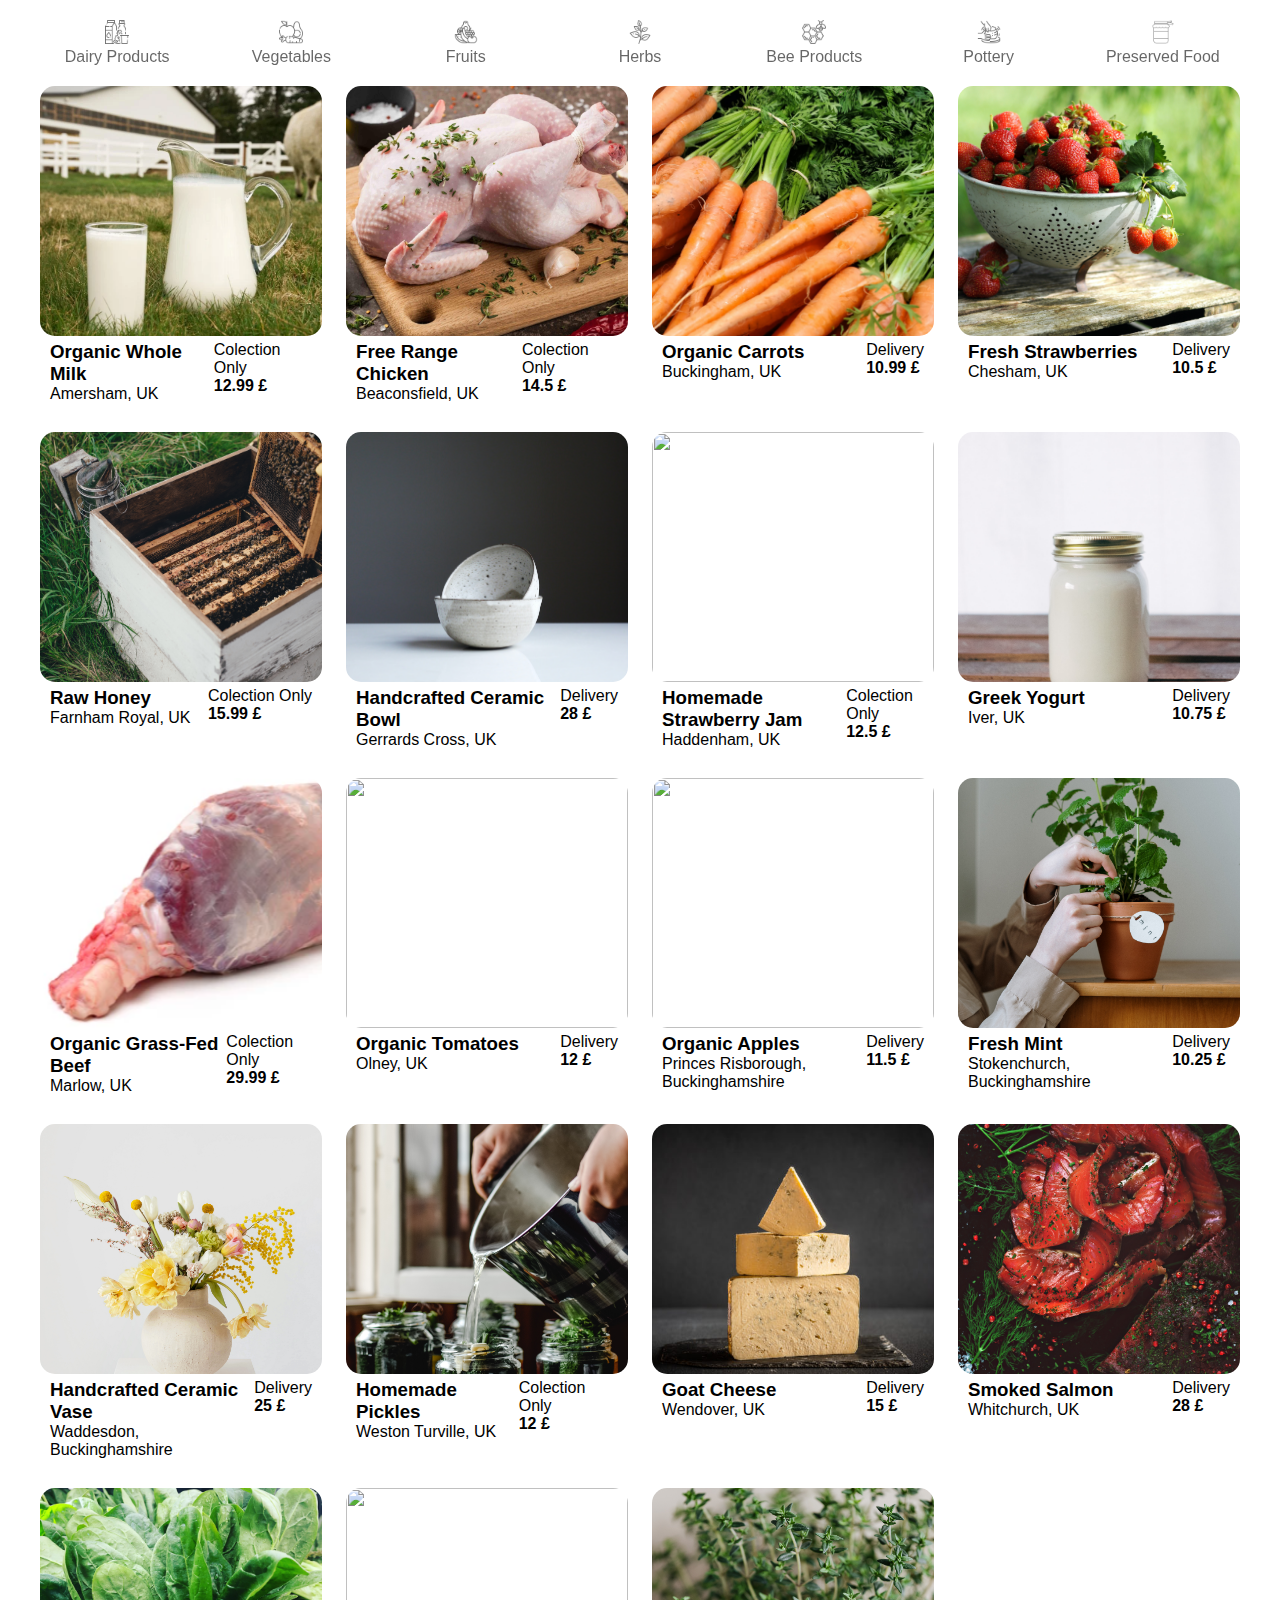
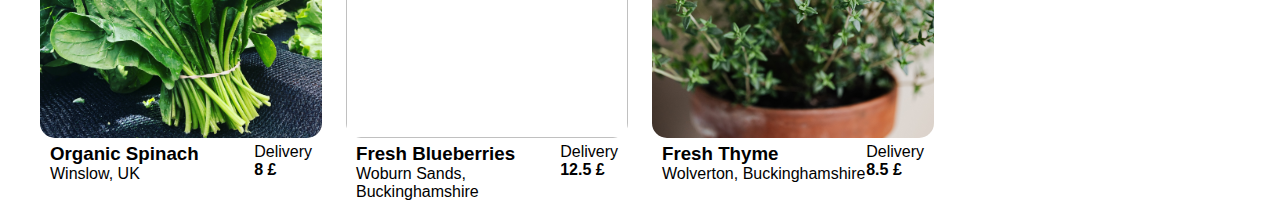
==== index.html @ 1a48800b "refurb" ====
<!DOCTYPE html>
<html lang="en">
<head>
    <meta charset="UTF-8">
    <meta http-equiv="X-UA-Compatible" content="IE=edge">
    <meta name="viewport" content="width=device-width, initial-scale=1.0">
    <title>Local Farmes</title>
    <link rel="stylesheet" href="beauty.css">
</head>
<body>
    <header></header>
    <section class="categories" id="categories">
        <!-- <div class="category" id="">
            <img src="" alt="">
            <p></p>
        </div> -->
    </section>
    <section class="products" id="products">
        <!-- <div class="product">
            <img src="" alt="">
            <div class="product-footer">
                <div class="name-location">
                    <h3>title</h3>
                    <p>location</p>
                </div>
                <div class="delivery-price">
                    <p id="deliveryNote">delivery</p>
                    <p class ="price">price</p>
                </div>
            </div>
        </div> -->
    </section>
    <script src="app.js" type="module"></script>
</body>
</html>
---- beauty.css ----
body{
    margin: 0;
    padding: 0 40px;
    background: #fff;
    font-family: Arial, Helvetica, sans-serif;
}
h3{
    margin: 0;
}
p{
    margin: 0;
    font-size: 16px;
}
.categories{
    text-align: center;
    display: grid;
    grid-template-columns: repeat(7,1fr);
    grid-gap: 20px;
    padding: 20px 0;
    overflow-x: auto;
    white-space: nowrap;

}
.category{
    filter: opacity(.6);
}
.category:focus,
.category:hover{
    filter: opacity(1);
}
.category img {
    width: 24px;
    aspect-ratio: 1/1;
    
}

.products{
    display: grid;
    grid-template-columns: 1fr 1fr 1fr 1fr;
    gap: 1.5rem;
}
.product{

}

.product-thumbnail{
    display: block;
    width: 100%;
    height: 250px;
    image-rendering:optimizeSpeed;
    object-fit: cover;
    border-radius: 15px;
}
.product-footer{
    display: flex;
    justify-content: space-between;
    padding: 5px 10px;
}
.price{
    font-weight: bold;
}
@media screen and (min-width: 1441px) {
    .products{
        grid-template-columns: 1fr 1fr 1fr 1fr 1fr;
    }
}
@media screen and (max-width: 1024px) {
    .products{
        grid-template-columns: 1fr 1fr 1fr;
    }
}
@media screen and (max-width: 764px) {
    body{
        padding: 0 24px;
    }
    .products{
        grid-template-columns: 1fr 1fr ;
    }
}
@media screen and (max-width: 426px) {
    .products{
        grid-template-columns: 1fr;
    }
}
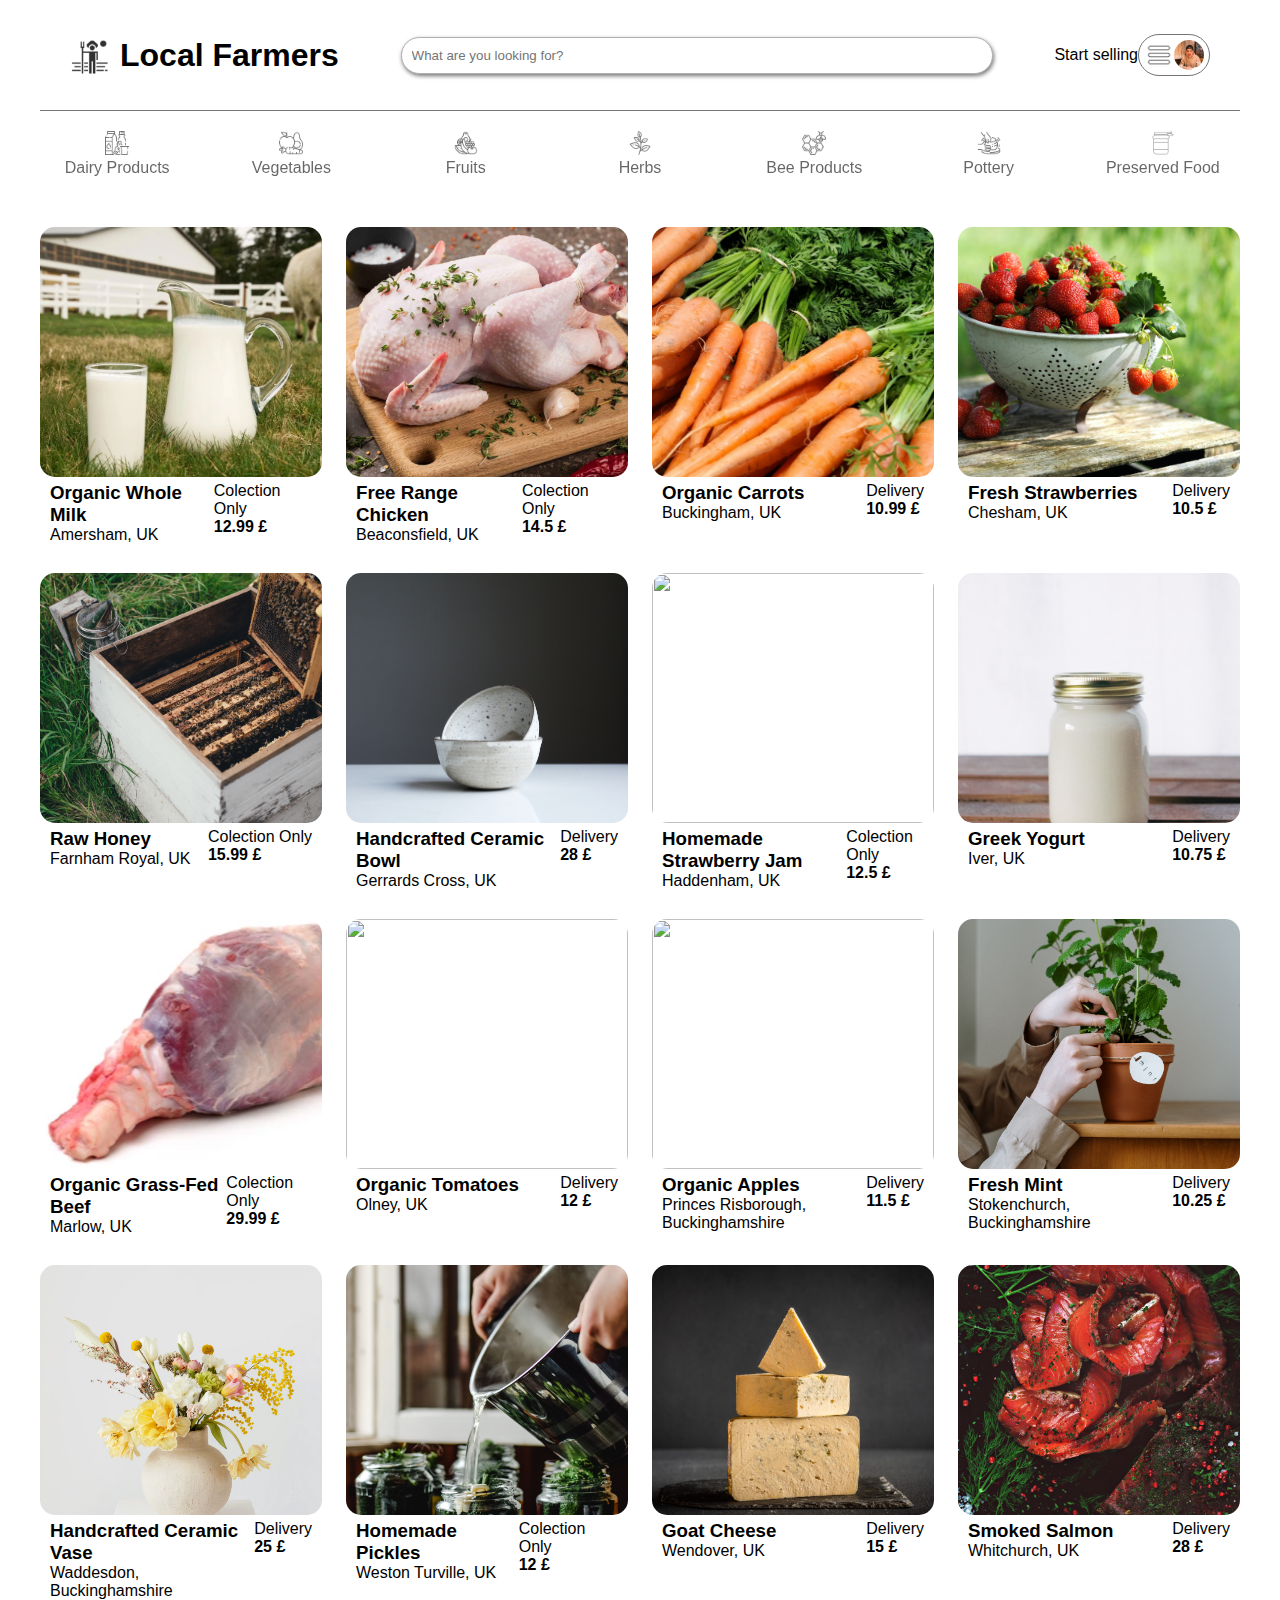
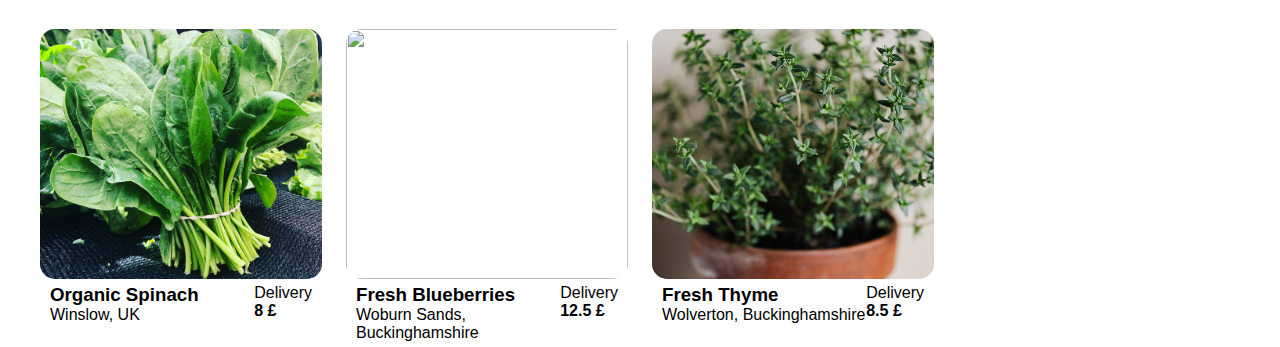
==== commit 1a12cb27: "building the skeleton of the header" ====
--- a/index.html
+++ b/index.html
@@ -8,7 +8,21 @@
     <link rel="stylesheet" href="beauty.css">
 </head>
 <body>
-    <header></header>
+    <header>
+            <div class="logo">
+                <img src="pictures/logo.png" alt="">
+                <h1 class="logo-text">Local Farmers</h1>
+            </div>
+            <input type="text" placeholder="What are you looking for?" class="search">
+            <div class="header-rights">
+                <p>Start selling</p>
+                <div class="menu">
+                    <img src="icons/menu-bar.png" alt="">
+                    <img src="pictures/IMG_1810.jpg" alt="">
+                </div>
+            </div>
+        
+    </header>
     <section class="categories" id="categories">
         <!-- <div class="category" id="">
             <img src="" alt="">
--- a/beauty.css
+++ b/beauty.css
@@ -3,6 +3,53 @@
     padding: 0 40px;
     background: #fff;
     font-family: Arial, Helvetica, sans-serif;
+}
+header{
+    display: flex;
+    justify-content: space-between;
+    align-items: center;
+    height: 50px;
+    padding: 30px;
+    border-bottom: 1px solid #757575;
+}
+header input{
+    width: 50%;
+    border: 1px solid #b2b1b1;
+    border-radius: 20px;
+    box-shadow: 1px 2px 4px #757575;
+    padding: 10px;
+    white-space: nowrap;
+
+}
+.logo {
+    display: flex;
+    justify-content: start;
+    align-items: center;
+}
+.logo img{
+    width: 40px;
+    filter: hue-rotate(240deg) saturate(0) contrast(2);
+    margin-right: 10px;
+    
+}
+.header-rights{
+    display: flex;
+    align-items: center;
+
+}
+.menu img {
+    width: 30px;
+    border-radius: 100%;
+    
+}
+.menu{
+    display: flex;
+    padding: 5px;
+    border: 1px solid #757575;
+    border-radius: 30px;
+    align-items: center;
+
+
 }
 h3{
     margin: 0;
@@ -38,9 +85,7 @@
     display: grid;
     grid-template-columns: 1fr 1fr 1fr 1fr;
     gap: 1.5rem;
-}
-.product{
-
+    margin-top: 30px;
 }
 
 .product-thumbnail{
@@ -65,8 +110,14 @@
     }
 }
 @media screen and (max-width: 1024px) {
+    header{
+        justify-content: center;
+    }
     .products{
         grid-template-columns: 1fr 1fr 1fr;
+    }
+    .logo-text {
+        display: none;
     }
 }
 @media screen and (max-width: 764px) {
@@ -76,9 +127,21 @@
     .products{
         grid-template-columns: 1fr 1fr ;
     }
+    .logo{
+        display: none;
+    }
+    .header-rights{
+        display: none;
+    }
 }
 @media screen and (max-width: 426px) {
     .products{
         grid-template-columns: 1fr;
     }
+    .logo{
+        display: none;
+    }
+    .header-rights{
+        display: none;
+    }
 }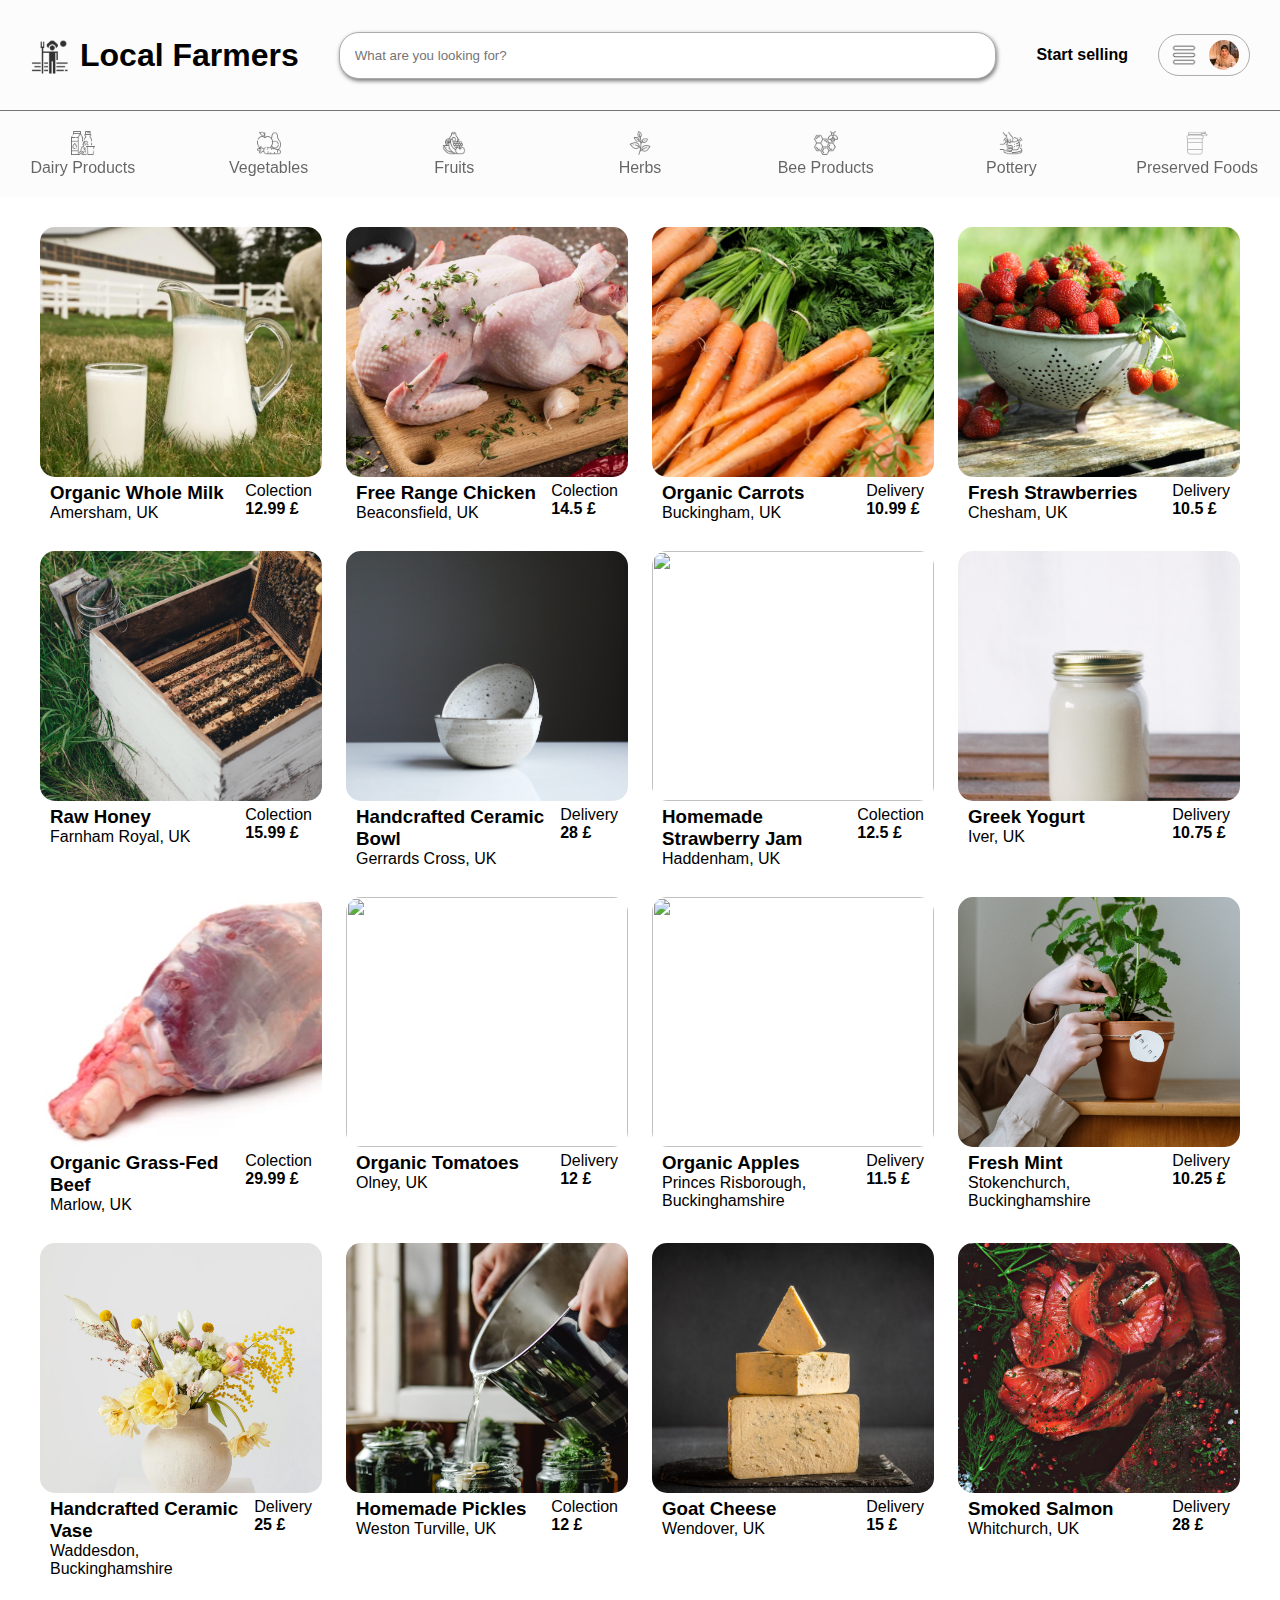
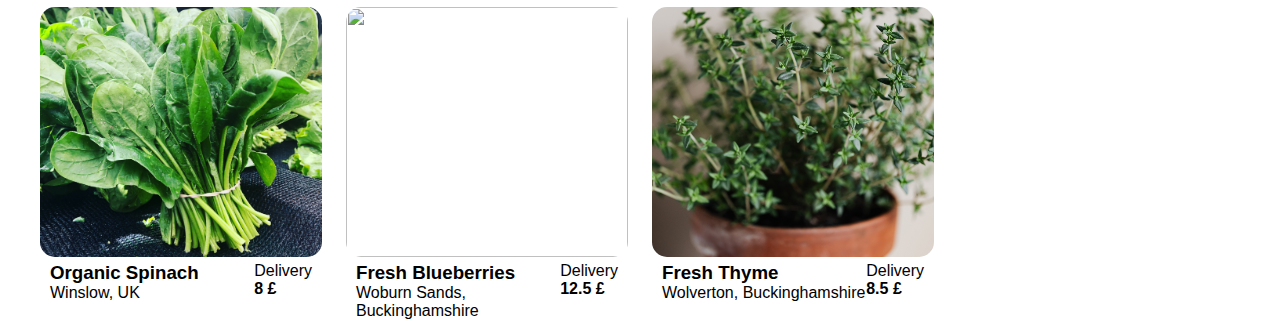
==== commit 6f4ccabc: "creating a page for each product" ====
--- a/index.html
+++ b/index.html
@@ -23,27 +23,30 @@
             </div>
         
     </header>
-    <section class="categories" id="categories">
-        <!-- <div class="category" id="">
-            <img src="" alt="">
-            <p></p>
-        </div> -->
-    </section>
-    <section class="products" id="products">
-        <!-- <div class="product">
-            <img src="" alt="">
-            <div class="product-footer">
-                <div class="name-location">
-                    <h3>title</h3>
-                    <p>location</p>
+    <main id="main">
+        <section class="categories" id="categories">
+            <!-- <div class="category" id="">
+                <img src="" alt="">
+                <p></p>
+            </div> -->
+        </section>
+        <section class="products" id="products">
+            <!-- <div class="product">
+                <img src="" alt="">
+                <div class="product-footer">
+                    <div class="name-location">
+                        <h3>title</h3>
+                        <p>location</p>
+                    </div>
+                    <div class="delivery-price">
+                        <p id="deliveryNote">delivery</p>
+                        <p class ="price">price</p>
+                    </div>
                 </div>
-                <div class="delivery-price">
-                    <p id="deliveryNote">delivery</p>
-                    <p class ="price">price</p>
-                </div>
-            </div>
-        </div> -->
-    </section>
+            </div> -->
+        </section>
+    
+    </main>
     <script src="app.js" type="module"></script>
 </body>
 </html>--- a/beauty.css
+++ b/beauty.css
@@ -1,8 +1,14 @@
 body{
     margin: 0;
-    padding: 0 40px;
     background: #fff;
     font-family: Arial, Helvetica, sans-serif;
+}
+h3{
+    margin: 0;
+}
+p{
+    margin: 0;
+    font-size: 16px;
 }
 header{
     display: flex;
@@ -11,20 +17,14 @@
     height: 50px;
     padding: 30px;
     border-bottom: 1px solid #757575;
-}
-header input{
-    width: 50%;
-    border: 1px solid #b2b1b1;
-    border-radius: 20px;
-    box-shadow: 1px 2px 4px #757575;
-    padding: 10px;
-    white-space: nowrap;
+    background-color: #fcfcfc;
 
 }
 .logo {
     display: flex;
     justify-content: start;
     align-items: center;
+    white-space: nowrap;
 }
 .logo img{
     width: 40px;
@@ -32,12 +32,28 @@
     margin-right: 10px;
     
 }
+header input{
+    width: 100%;
+    border: .5px solid #acacac;
+    border-radius: 20px;
+    box-shadow: 1px 2px 4px #757575;
+    padding: 15px;
+    margin: 0 40px;
+
+
+}
 .header-rights{
     display: flex;
     align-items: center;
-
+}
+.header-rights p{
+    cursor: pointer;
+    font-weight: bold;
+    white-space: nowrap;
+    margin-right: 30px;
 }
 .menu img {
+    padding:  0 5px;
     width: 30px;
     border-radius: 100%;
     
@@ -45,19 +61,20 @@
 .menu{
     display: flex;
     padding: 5px;
-    border: 1px solid #757575;
+    border: 1px solid #acacac;
     border-radius: 30px;
     align-items: center;
+}
 
+header input:hover{
+    box-shadow: 1px 3px 4px #757575;
+}
+.menu:hover{
+    cursor: pointer;
+    box-shadow: 1px 1px 4px #757575;
 
 }
-h3{
-    margin: 0;
-}
-p{
-    margin: 0;
-    font-size: 16px;
-}
+
 .categories{
     text-align: center;
     display: grid;
@@ -66,14 +83,16 @@
     padding: 20px 0;
     overflow-x: auto;
     white-space: nowrap;
+    background-color: #fcfcfc;
+}
 
-}
 .category{
     filter: opacity(.6);
 }
 .category:focus,
 .category:hover{
     filter: opacity(1);
+    cursor: pointer;
 }
 .category img {
     width: 24px;
@@ -82,6 +101,7 @@
 }
 
 .products{
+    padding: 0 40px;
     display: grid;
     grid-template-columns: 1fr 1fr 1fr 1fr;
     gap: 1.5rem;
@@ -121,9 +141,6 @@
     }
 }
 @media screen and (max-width: 764px) {
-    body{
-        padding: 0 24px;
-    }
     .products{
         grid-template-columns: 1fr 1fr ;
     }
@@ -131,6 +148,9 @@
         display: none;
     }
     .header-rights{
+        display: none;
+    }
+    .menu p {
         display: none;
     }
 }
@@ -144,4 +164,11 @@
     .header-rights{
         display: none;
     }
+    header input{
+        margin: 0 10px;
+    }
+    header {
+        padding:20px 0;
+        border-bottom: none;
+    }
 }